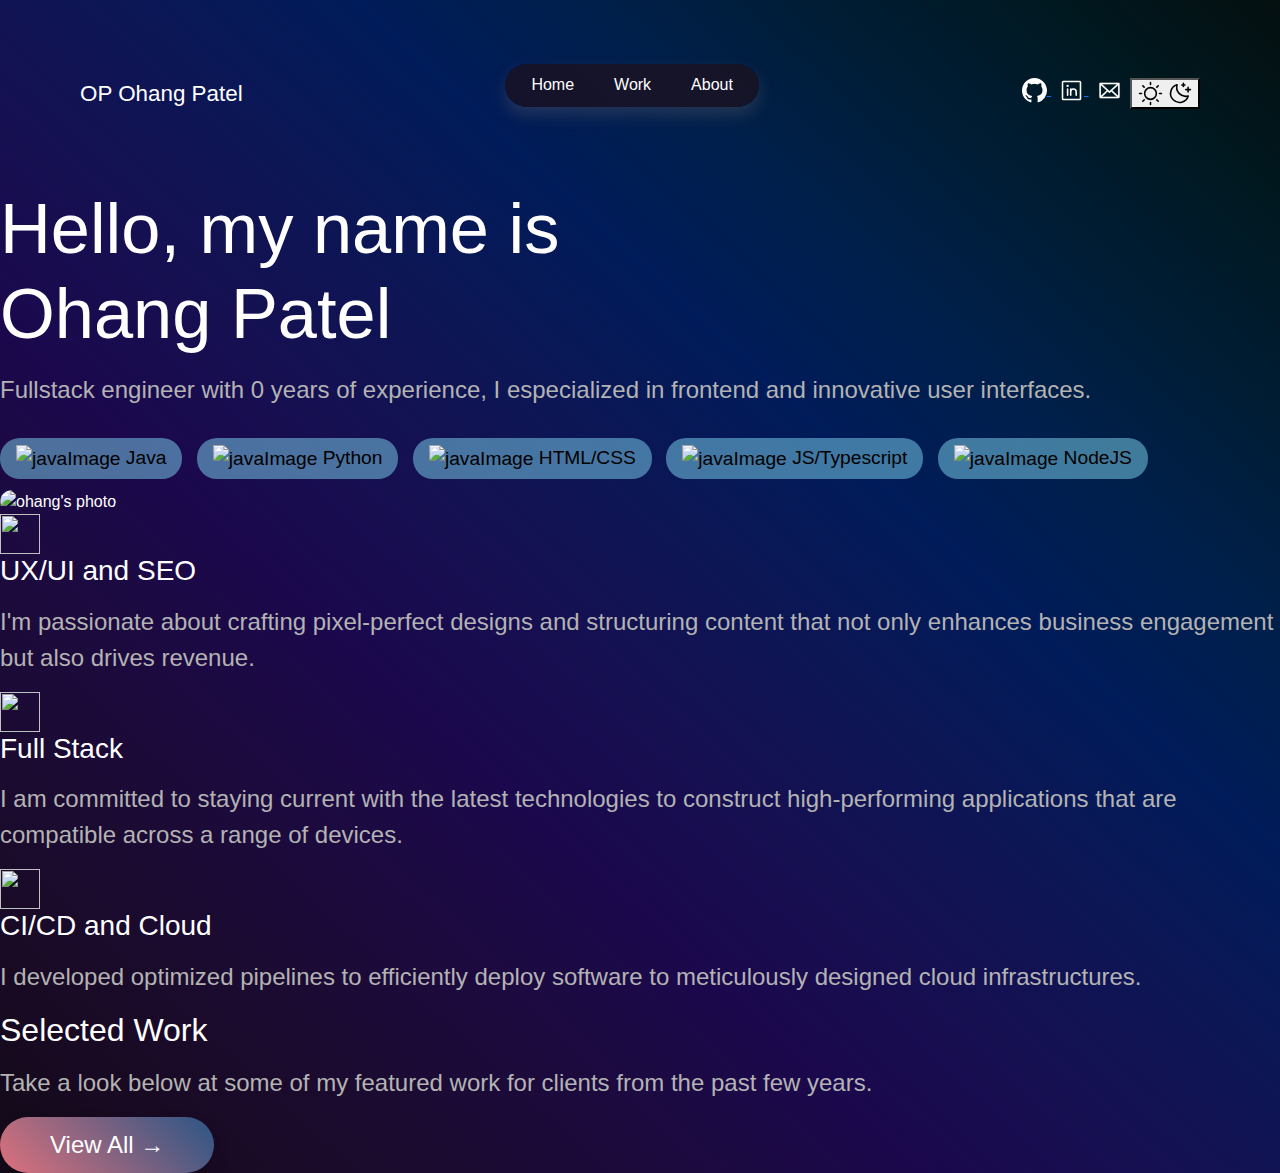
==== index.html @ d1eed315 "Rename portfolio.html to index.html" ====
<!DOCTYPE html>
<html lang="en">
<head>
    <meta charset="UTF-8">
    <meta name="viewport" content="width=device-width, initial-scale=1.0">
    <title>Ohang's portfolio</title>
    <link rel="stylesheet" href="https://cdn.jsdelivr.net/npm/bootstrap@5.3.3/dist/css/bootstrap.min.css">
    <link rel="stylesheet" href="style.css">
    
</head>
<body>


    <div class="stack-background">

        <nav>
            <div class="navName">OP Ohang Patel</div>

            <div class="navControls">
                <ul>
                    <li><a class="link active navM1"> Home </a></li>
                    <li><a class="link navM2"> Work </a></li>
                    <li><a class="link navM3"> About </a></li>
                </ul>
            </div>

            <div class="navSocials">

                <div class="socials">
                    <a href="" class="social">
                        <svg xmlns="http://www.w3.org/2000/svg" width="25" height="25" viewBox="0 0 16 16" fill="#fff">
                        <path d="M8 0C3.58 0 0 3.58 0 8c0 3.54 2.29 6.53 5.47 7.59.4.07.55-.17.55-.38 0-.19-.01-.82-.01-1.49-2.01.37-2.53-.49-2.69-.94-.09-.23-.48-.94-.82-1.13-.28-.15-.68-.52-.01-.53.63-.01 1.08.58 1.23.82.72 1.21 1.87.87 2.33.66.07-.52.28-.87.51-1.07-1.78-.2-3.64-.89-3.64-3.95 0-.87.31-1.59.82-2.15-.08-.2-.36-1.02.08-2.12 0 0 .67-.21 2.2.82.64-.18 1.32-.27 2-.27s1.36.09 2 .27c1.53-1.04 2.2-.82 2.2-.82.44 1.1.16 1.92.08 2.12.51.56.82 1.27.82 2.15 0 3.07-1.87 3.75-3.65 3.95.29.25.54.73.54 1.48 0 1.07-.01 1.93-.01 2.19 0 .21.15.46.55.38A8.013 8.013 0 0 0 16 8c0-4.42-3.58-8-8-8z"/>
                    </svg>
                    </a>

                    <a href="" class="social">
                        <svg xmlns="http://www.w3.org/2000/svg" width="25" height="25" viewBox="0 0 256 256" aria-hidden="true" stroke="#fff" fill="#fff" > <g class="" data-astro-cid-patnjmll=""><rect width="184" height="184" x="36" y="36" fill="none" stroke-linecap="round" stroke-linejoin="round" stroke-width="16" rx="8"></rect><path fill="none" stroke-linecap="round" stroke-linejoin="round" stroke-width="16" d="M120 112v64m-32-64v64m32-36a28 28 0 0 1 56 0v36"></path><circle stroke="none" cx="88" cy="80" r="12"></circle></g>  </svg>
                    </a>

                    <a href="" class="social">
                        <svg xmlns="http://www.w3.org/2000/svg" width="25" height="25" viewBox="0 0 256 256" aria-hidden="true" stroke="#FFF" fill="#FFF" class="astro-patnjmll" data-astro-cid-patnjmll=""> <g class="" data-astro-cid-patnjmll=""><path d="M224,48H32a8,8,0,0,0-8,8V192a16,16,0,0,0,16,16H216a16,16,0,0,0,16-16V56A8,8,0,0,0,224,48Zm-96,85.15L52.57,64H203.43ZM98.71,128,40,181.81V74.19Zm11.84,10.85,12,11.05a8,8,0,0,0,10.82,0l12-11.05,58,53.15H52.57ZM157.29,128,216,74.18V181.82Z"></path></g>  </svg>
                    </a>
                </div>

                <div class="theme-toggle">
                    <button aria-pressed="true">
                      <span class="icon light">
                        <svg xmlns="http://www.w3.org/2000/svg" width="25" height="25" viewBox="0 0 256 256" stroke="currentcolor" fill="currentcolor">
                          <g>
                            <circle cx="128" cy="128" r="60" fill="none" stroke-linecap="round" stroke-linejoin="round" stroke-width="16"></circle>
                            <path fill="none" stroke-linecap="round" stroke-linejoin="round" stroke-width="16" d="M128 36V16M63 63 49 49m-13 79H16m47 65-14 14m79 13v20m65-47 14 14m13-79h20m-47-65 14-14"></path>
                          </g>
                        </svg>
                      </span>
                      <span class="icon dark">
                        <svg xmlns="http://www.w3.org/2000/svg" width="25" height="25" viewBox="0 0 256 256" stroke="currentcolor" fill="currentcolor">
                          <g>
                            <path fill="none" stroke-linecap="round" stroke-linejoin="round" stroke-width="16" d="M216 112V64m24 24h-48m-24-64v32m16-16h-32m65 113A92 92 0 0 1 103 39h0a92 92 0 1 0 114 114Z"></path>
                          </g>
                        </svg>
                      </span>
                    </button>
                </div>

            </div>
            
            
        </nav>

        <header>

            <div class= "nameInfo">
                <h1>Hello, my name is <br><span>Ohang Patel</span></h1>
                <p>Fullstack engineer with 0 years of experience, I especialized in frontend and innovative user interfaces.</p>
                
                <div class="skills">
                    <div class="skill">
                        <img src="java.svg" alt="javaImage" width="22" height="22">
                        Java
                    </div>
                    <div class="skill">
                        <img src="python.svg" alt="javaImage" width="20" height="20">
                        Python
                    </div>
                    <div class="skill">
                        <img src="html.svg" alt="javaImage" width="20" height="20">
                        HTML/CSS
                    </div>
                    <div class="skill">
                        <img src="js.svg" alt="javaImage" width="20" height="20">
                        JS/Typescript
                    </div>
                    <div class="skill">
                        <img src="nodeJS.svg" alt="javaImage" width="20" height="20">
                        NodeJS
                    </div>
                </div>
            </div>

            <div class="photo">
                <img src="ohang.png" alt="ohang's photo">
            </div>

        </header>

        <section>
            <div class="SectionRightM">
                <img src="trophy.svg" height="40px" width="40px" >
                <h3>UX/UI and SEO</h3>
                <p>I'm passionate about crafting pixel-perfect designs and structuring content that not only enhances business engagement but also drives revenue.</p>
            </div>
            <div class="SectionRightM">
                <img src="trophy.svg" height="40px" width="40px" >
                <h3>Full Stack</h3>
                <p>I am committed to staying current with the latest technologies to construct high-performing applications that are compatible across a range of devices.</p>
            </div>
            <div>
                <img src="trophy.svg" height="40px" width="40px" >
                <h3>CI/CD and Cloud</h3>
                <p>I developed optimized pipelines to efficiently deploy software to meticulously designed cloud infrastructures.</p>
            </div>
        </section>

        <div id="section2">
            <div class="s2part1">
                <h2>Selected Work</h2>
                <p>Take a look below at some of my featured work for clients from the past few years.</p>
            </div>

            <div class="s2part2">
                <button type="button" class="gradient-button">View All &rarr;</button>
            </div>
        </div>

    </div>


























    <!-- <header>

        <h1>Ohang Patel</h1>
        <img src="ohang.png" alt="myImage" height="200px" width="170px">
        <hr />

    </header>


    <section>

        <h2>Educations</h2>
        <ul>
            <li><b>10th class</b>: 82%</li>
            <li><b>12th class</b>: 81%</li>
            <li>Expected graduation in <b>2026</b> from <b>University of Winnipeg </b></li>
        </ul>
        <hr />

    </section>


    <section>
            
        <h2>Skills</h2>
        <ul>
            <li>HTML, CSS, JavaScript</li>
            <li>NodeJS, SQL</li>
            <li>Java</li>
        </ul>
        <hr />

    </section>


    <section>
            
        <h2>Projects</h2>
        <ul>
            <li>Spotify clone</li>
            <li>Weather app</li>
        </ul>
        <hr />
    
    </section>


    <section>

        <h2>Achievements</h2>
        </h2>
        <ul>
            <li><b>2nd</b> position in Hacathon</li>
        </ul>
        <hr />

    </section>


    <footer>
            
        <h2>Contact</h2>
        <ul>
            <li><b>Phone</b>>: (204)1220122</li>
            <li><b>Email</b>: ohngptel@gmail.com</li>
            <li><a href="https://www.linkedin.com/in/ohang-patel/">LinkedIn</a></li>
        </ul>
        <hr />
        
        <p>Last edited on aug/2024</p>

    </footer> -->

    <script src="https://cdn.jsdelivr.net/npm/bootstrap@5.3.3/dist/js/bootstrap.min.js" integrity="sha384-0pUGZvbkm6XF6gxjEnlmuGrJXVbNuzT9qBBavbLwCsOGabYfZo0T0to5eqruptLy" crossorigin="anonymous"></script>
    <script src="app.js"></script>
</body>
</html>
---- style.css ----
:root {
    --background-gradient: linear-gradient(to right top, #130a18, #190a24, #1b0b31, #1c0a3f, #1b084d, #151051, #0c1655, #001b59, #001f4b, #001d35, #001820, #051010);
    --nav-bg: rgba(26, 18, 33, 0.8);
    --hover-bg: #0d2844;
    --text-color: #fff;
}

body {
    margin: 0;
    padding: 0;
    font-family: "Arial", sans-serif;
    background-image: var(--background-gradient);
    color: var(--text-color);
    /* height: 100vh; */
}

nav {
    display: flex;
    justify-content: space-between;
    align-items: center;
    margin: 4rem 5rem;
}

.navName {
    font-size: 1.4rem;
}

.navControls ul {
    display: flex;
    list-style: none; /* Shortened property */
    padding: 0.6rem 0.4rem; /* Changed to rem */
    background: var(--nav-bg);
    border-radius: 30px;
    box-shadow: 0 0.5rem 1rem rgba(113, 113, 113, 0.3); /* Changed to rem */
}

.navControls a {
    text-decoration: none;
    color: var(--text-color);
    padding: 0.4rem 1.25rem; /* Changed to rem */
    border-radius: 30px;
    transition: background 0.3s ease, color 0.3s ease;
}

.navControls a:hover {
    background: var(--hover-bg);
}

.navSocials {
    display: flex;
}

@media (max-width: 960px) {
    .socials {
        display: none;
    }
}

@media (max-width: 700px) {
    .theme-toggle {
        display: none;
    }

    nav {
        display: flex;
        flex-direction: column;
        margin: 2rem 4rem;
    }

    .navName {
        margin-bottom: 1rem;
    }
}
.social {
    padding-right: 0.5rem; /* Adjusted for consistency */
}

.wrapper {
    width: 100%;
    max-width: 83rem;
    margin-inline: auto;
    padding-inline: 1.5rem;
}

.stack {
    display: flex;
    flex-direction: column;
}

.hd{
    display: flex;
    flex-direction: column;
    align-items: center;
}

@media (min-width: 960px) {
    .hd{
        display: grid;
        grid-template-columns: 6fr 4fr;
        padding-inline: 2.5rem;
        gap: 3.75rem;
        align-items: center;
    }
}

h1 {
    font-size: 4.4rem;
    /* line-height: 1.2; */
}

p {
    margin-top: 16px;
    font-size: 1.5rem;
    color: #B3B3B3;
}

@media (max-width: 700px) {
    h1 {
        font-size: 2.6rem;
    }
    p {
        font-size: 1.25rem;
        max-width: 400px;
    }
}

@media (max-width: 700px) {
    .nameInfo {
        display: flex;
        flex-direction: column;
        justify-content: center;
        align-items: center;
        text-align: center;
    }
}

.skills {
    display: none;
}

@media (min-width: 960px) {
    .skills {
        display: block; 
    }
}

.skills {
    margin-top: 30px;
}

.skill {
    display: inline-block;
    background-color: #7cd3ee83;
    color: #000;
    padding: 6px 16px;
    border-radius: 20px;
    margin-right: 10px;
    margin-bottom: 10px;
    font-size: 1.2rem;   
}

.photo img{
    width: 480px;
    border-radius: 60px;
}

@media (max-width:700px) {
    .photo img {
        width: 400px;
        margin-top: 1.6rem;
    }
}

.sec1 {
    
    display: grid;
    grid-template-columns: repeat(3, 1fr);
    gap: 5rem;
    /* max-width: 100%; */
    /* justify-content: space-evenly; */
    
    margin-top: 4rem;
    border: rgba(188, 188, 188, 0.533) 0.01rem solid ;
    border-radius: 24px;
    padding: 2rem;
    box-shadow: 0 2px 4px #6565656e;
}

.sec1 h3 {
    color: #d4d9e5;
    padding-top: 1rem;
    font-weight: bold;
}

.sec1 p {
    font-size: 1rem;
    color: #8292a0;
}

@media (max-width: 700px) {
    .sec1 {
        display: flex;
        flex-direction: column;
        margin-top: 8rem;
        gap: 2rem;
    }

    .sec1 h3 {
        font-size: 1.4rem;
    }

    .sec1 p {
        font-size: 1rem;
        max-width:fit-content;
        /* color: #9fb0c0; */
    }
}

.sec2 {
    /* display: grid;
    grid-template-columns: repeat(4, 1fr);
    gap: 5rem; */
    width: 100%;
    max-width: 83rem;
    margin-inline: auto;
    padding-inline: 1.5rem;
}

.sec2part1 {
    display: flex;
    margin-top: 6rem;
    justify-content: space-between;
}

@media (max-width: 700px) {
    
    .sec2part1 {
        display: flex;
        flex-direction: column;
        /* justify-content: center; */
        align-items: center;
        text-align: center;
    }
}


.sec2part1a h2 {
    font-size: 3em;
    font-weight: 800;
    color: #e3e6ee;
}

.sec2part1a p {
    font-size: 1.2rem;
}
.gradient-button {
    font-size: 1.5rem;
    font-weight: 500;
    color: white;
    text-decoration: none;
    background: linear-gradient(45deg, #dd717c, #2b5585);
    border: none;
    padding: 10px 50px;
    border-radius: 50px;
    display: inline-block;
    transition: background 0.3s ease, box-shadow 0.3s ease;
    position: relative;
    box-shadow: 0 8px 15px rgba(0, 0, 0, 0.2);
}

.gradient-button:hover {
    opacity: 0.8;
    box-shadow: 0 10px 20px rgba(0, 0, 0, 0.3);
}

@media (max-width: 700px) {
    .sec2part1a h2 {
        font-size: 2.4rem;
    }

    .sec2part1a p {
        font-size: 1rem;
    }

    .gradient-button {
        font-size: 1.25rem;
        padding: 6px 30px;
    }
}

.sec2part2 {
    display: grid;
    grid-template-columns: repeat(2, 1fr);
    gap: 4rem;
    margin-top: 2rem;

    
}

@media (max-width: 700px) {
    .sec2part2 {
        display: flex;
        flex-direction: column;
        gap: 2rem;
    }
}

.sec2part2 img {
    width: 100%;
    object-fit: cover;
    border-radius: 40px;
    transition: transform 0.2s ease;
    
}

@media (max-width: 700px) {
    .sec2part2 img {
        height: 200px;
        border-radius: 30px;
    }
}


.sec2part2 img:hover {
    transform: scale(1.02);
    box-shadow: 0 6px 10px rgba(255, 255, 255, 0.215);
}

aside {
    display: flex;
    align-items: center;
    padding: 7.5rem;
    flex-direction: row;   
    flex-wrap: wrap;
    justify-content: space-between;
    margin-top: 6rem;
    border-top: 1px solid rgba(255, 255, 255, 0.156);
    border-bottom: 1px solid rgba(255, 255, 255, 0.156);
    background-color: #04040426;
    
}

aside h2 {
    font-size: 2.4rem;
    color: #e3e6ee;
}

@media (max-width:700px) {
    aside {
        flex-direction: column;
        align-items: center;
        text-align: center;
        padding: 3rem 2rem;
    }
    aside h2 {
        font-size: 2rem;
        margin-bottom: 2rem;
    }
}
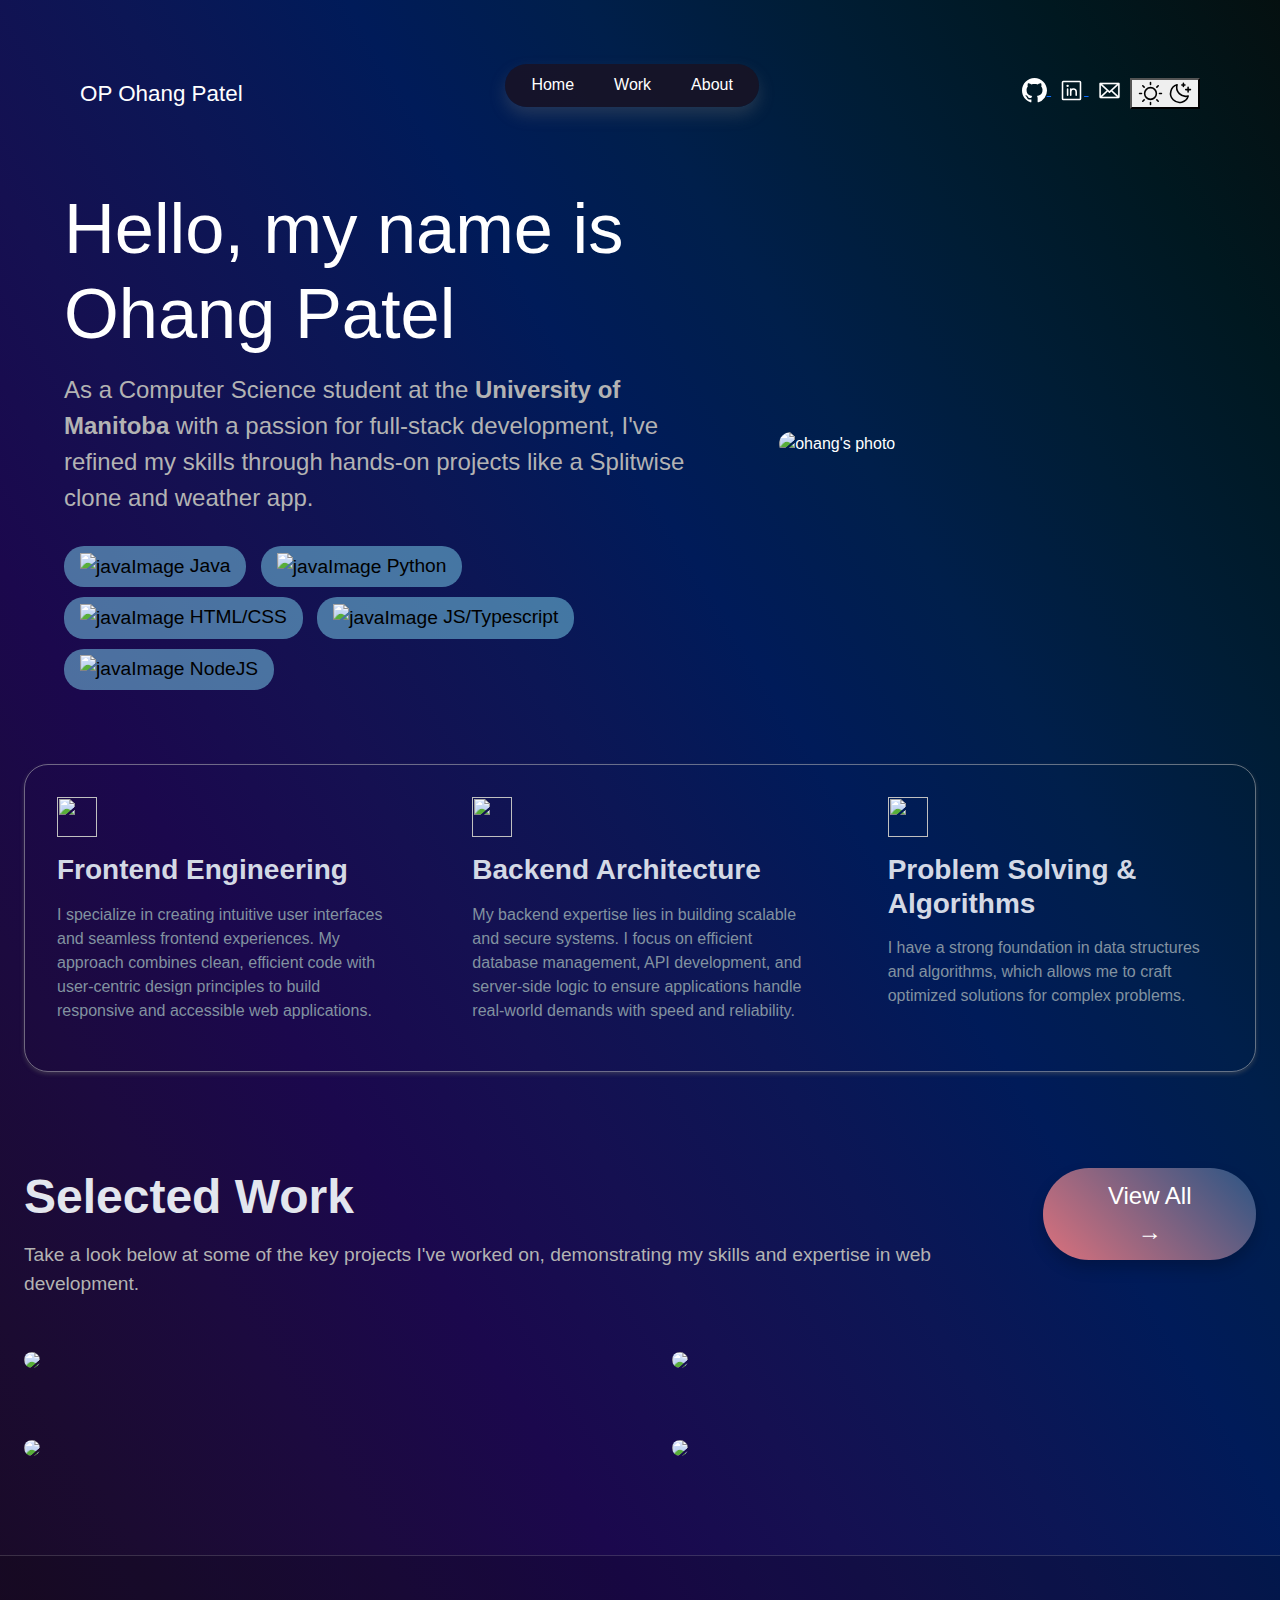
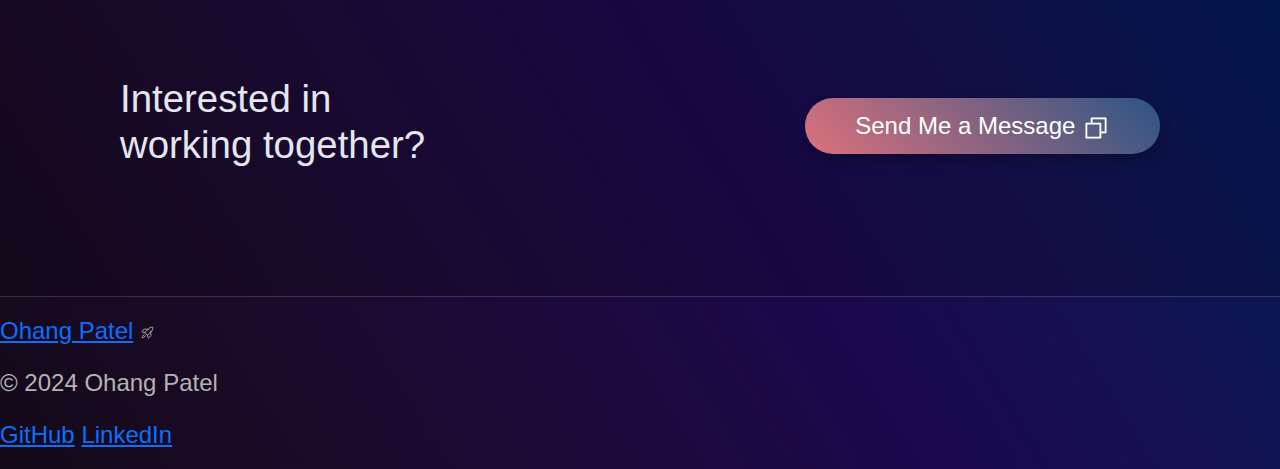
==== commit 70ae63d7: "description updated" ====
--- a/index.html
+++ b/index.html
@@ -1,164 +1,557 @@
 <!DOCTYPE html>
 <html lang="en">
-<head>
-    <meta charset="UTF-8">
-    <meta name="viewport" content="width=device-width, initial-scale=1.0">
+  <head>
+    <meta charset="UTF-8" />
+    <meta name="viewport" content="width=device-width, initial-scale=1.0" />
     <title>Ohang's portfolio</title>
-    <link rel="stylesheet" href="https://cdn.jsdelivr.net/npm/bootstrap@5.3.3/dist/css/bootstrap.min.css">
-    <link rel="stylesheet" href="style.css">
-    
-</head>
-<body>
-
-
+    <link
+      rel="stylesheet"
+      href="https://cdn.jsdelivr.net/npm/bootstrap@5.3.3/dist/css/bootstrap.min.css"
+    />
+    <link rel="stylesheet" href="style.css" />
+  </head>
+  <body>
     <div class="stack-background">
-
-        <nav>
-            <div class="navName">OP Ohang Patel</div>
-
-            <div class="navControls">
-                <ul>
-                    <li><a class="link active navM1"> Home </a></li>
-                    <li><a class="link navM2"> Work </a></li>
-                    <li><a class="link navM3"> About </a></li>
-                </ul>
+      <nav>
+        <div class="navName">OP Ohang Patel</div>
+
+        <div class="navControls">
+          <ul>
+            <li><a class="link">Home</a></li>
+            <li><a href="https://github.com/Ohang12" class="link">Work</a></li>
+            <li>
+              <a href="https://www.linkedin.com/in/ohang-patel/" class="link"
+                >About</a
+              >
+            </li>
+          </ul>
+        </div>
+
+        <div class="navSocials">
+          <div class="socials">
+            <a href="https://github.com/Ohang12" class="social">
+              <svg
+                xmlns="http://www.w3.org/2000/svg"
+                width="25"
+                height="25"
+                viewBox="0 0 16 16"
+                fill="#fff"
+              >
+                <path
+                  d="M8 0C3.58 0 0 3.58 0 8c0 3.54 2.29 6.53 5.47 7.59.4.07.55-.17.55-.38 0-.19-.01-.82-.01-1.49-2.01.37-2.53-.49-2.69-.94-.09-.23-.48-.94-.82-1.13-.28-.15-.68-.52-.01-.53.63-.01 1.08.58 1.23.82.72 1.21 1.87.87 2.33.66.07-.52.28-.87.51-1.07-1.78-.2-3.64-.89-3.64-3.95 0-.87.31-1.59.82-2.15-.08-.2-.36-1.02.08-2.12 0 0 .67-.21 2.2.82.64-.18 1.32-.27 2-.27s1.36.09 2 .27c1.53-1.04 2.2-.82 2.2-.82.44 1.1.16 1.92.08 2.12.51.56.82 1.27.82 2.15 0 3.07-1.87 3.75-3.65 3.95.29.25.54.73.54 1.48 0 1.07-.01 1.93-.01 2.19 0 .21.15.46.55.38A8.013 8.013 0 0 0 16 8c0-4.42-3.58-8-8-8z"
+                />
+              </svg>
+            </a>
+
+            <a href="https://www.linkedin.com/in/ohang-patel/" class="social">
+              <svg
+                xmlns="http://www.w3.org/2000/svg"
+                width="25"
+                height="25"
+                viewBox="0 0 256 256"
+                aria-hidden="true"
+                stroke="#fff"
+                fill="#fff"
+              >
+                <g>
+                  <rect
+                    width="184"
+                    height="184"
+                    x="36"
+                    y="36"
+                    fill="none"
+                    stroke-linecap="round"
+                    stroke-linejoin="round"
+                    stroke-width="16"
+                    rx="8"
+                  ></rect>
+                  <path
+                    fill="none"
+                    stroke-linecap="round"
+                    stroke-linejoin="round"
+                    stroke-width="16"
+                    d="M120 112v64m-32-64v64m32-36a28 28 0 0 1 56 0v36"
+                  ></path>
+                  <circle stroke="none" cx="88" cy="80" r="12"></circle>
+                </g>
+              </svg>
+            </a>
+
+            <a href="#" class="social">
+              <svg
+                xmlns="http://www.w3.org/2000/svg"
+                width="25"
+                height="25"
+                viewBox="0 0 256 256"
+                aria-hidden="true"
+                stroke="#FFF"
+                fill="#FFF"
+                class="astro-patnjmll"
+                data-astro-cid-patnjmll=""
+              >
+                <g>
+                  <path
+                    d="M224,48H32a8,8,0,0,0-8,8V192a16,16,0,0,0,16,16H216a16,16,0,0,0,16-16V56A8,8,0,0,0,224,48Zm-96,85.15L52.57,64H203.43ZM98.71,128,40,181.81V74.19Zm11.84,10.85,12,11.05a8,8,0,0,0,10.82,0l12-11.05,58,53.15H52.57ZM157.29,128,216,74.18V181.82Z"
+                  ></path>
+                </g>
+              </svg>
+            </a>
+          </div>
+
+          <div class="theme-toggle">
+            <button aria-pressed="true">
+              <span class="icon light">
+                <svg
+                  xmlns="http://www.w3.org/2000/svg"
+                  width="25"
+                  height="25"
+                  viewBox="0 0 256 256"
+                  stroke="currentcolor"
+                  fill="currentcolor"
+                >
+                  <g>
+                    <circle
+                      cx="128"
+                      cy="128"
+                      r="60"
+                      fill="none"
+                      stroke-linecap="round"
+                      stroke-linejoin="round"
+                      stroke-width="16"
+                    ></circle>
+                    <path
+                      fill="none"
+                      stroke-linecap="round"
+                      stroke-linejoin="round"
+                      stroke-width="16"
+                      d="M128 36V16M63 63 49 49m-13 79H16m47 65-14 14m79 13v20m65-47 14 14m13-79h20m-47-65 14-14"
+                    ></path>
+                  </g>
+                </svg>
+              </span>
+              <span class="icon dark">
+                <svg
+                  xmlns="http://www.w3.org/2000/svg"
+                  width="25"
+                  height="25"
+                  viewBox="0 0 256 256"
+                  stroke="currentcolor"
+                  fill="currentcolor"
+                >
+                  <g>
+                    <path
+                      fill="none"
+                      stroke-linecap="round"
+                      stroke-linejoin="round"
+                      stroke-width="16"
+                      d="M216 112V64m24 24h-48m-24-64v32m16-16h-32m65 113A92 92 0 0 1 103 39h0a92 92 0 1 0 114 114Z"
+                    ></path>
+                  </g>
+                </svg>
+              </span>
+            </button>
+          </div>
+        </div>
+      </nav>
+
+      <div class="wrapper stack">
+        <header class="hd">
+          <div class="nameInfo">
+            <h1>Hello, my name is <br /><span>Ohang Patel</span></h1>
+            <p>
+              As a Computer Science student at the
+              <b>University of Manitoba</b> with a passion for full-stack
+              development, I've refined my skills through hands-on projects like
+              a Splitwise clone and weather app.
+              <!--I specialize in intuitive user
+              interfaces and seamless frontend experiences, supported by robust
+              backend solutions.-->
+            </p>
+            <div class="skills">
+              <div class="skill">
+                <img src="java.svg" alt="javaImage" width="22" height="22" />
+                Java
+              </div>
+              <div class="skill">
+                <img src="python.svg" alt="javaImage" width="20" height="20" />
+                Python
+              </div>
+              <div class="skill">
+                <img src="html.svg" alt="javaImage" width="20" height="20" />
+                HTML/CSS
+              </div>
+              <div class="skill">
+                <img src="js.svg" alt="javaImage" width="20" height="20" />
+                JS/Typescript
+              </div>
+              <div class="skill">
+                <img src="nodeJS.svg" alt="javaImage" width="20" height="20" />
+                NodeJS
+              </div>
             </div>
-
-            <div class="navSocials">
-
-                <div class="socials">
-                    <a href="" class="social">
-                        <svg xmlns="http://www.w3.org/2000/svg" width="25" height="25" viewBox="0 0 16 16" fill="#fff">
-                        <path d="M8 0C3.58 0 0 3.58 0 8c0 3.54 2.29 6.53 5.47 7.59.4.07.55-.17.55-.38 0-.19-.01-.82-.01-1.49-2.01.37-2.53-.49-2.69-.94-.09-.23-.48-.94-.82-1.13-.28-.15-.68-.52-.01-.53.63-.01 1.08.58 1.23.82.72 1.21 1.87.87 2.33.66.07-.52.28-.87.51-1.07-1.78-.2-3.64-.89-3.64-3.95 0-.87.31-1.59.82-2.15-.08-.2-.36-1.02.08-2.12 0 0 .67-.21 2.2.82.64-.18 1.32-.27 2-.27s1.36.09 2 .27c1.53-1.04 2.2-.82 2.2-.82.44 1.1.16 1.92.08 2.12.51.56.82 1.27.82 2.15 0 3.07-1.87 3.75-3.65 3.95.29.25.54.73.54 1.48 0 1.07-.01 1.93-.01 2.19 0 .21.15.46.55.38A8.013 8.013 0 0 0 16 8c0-4.42-3.58-8-8-8z"/>
-                    </svg>
-                    </a>
-
-                    <a href="" class="social">
-                        <svg xmlns="http://www.w3.org/2000/svg" width="25" height="25" viewBox="0 0 256 256" aria-hidden="true" stroke="#fff" fill="#fff" > <g class="" data-astro-cid-patnjmll=""><rect width="184" height="184" x="36" y="36" fill="none" stroke-linecap="round" stroke-linejoin="round" stroke-width="16" rx="8"></rect><path fill="none" stroke-linecap="round" stroke-linejoin="round" stroke-width="16" d="M120 112v64m-32-64v64m32-36a28 28 0 0 1 56 0v36"></path><circle stroke="none" cx="88" cy="80" r="12"></circle></g>  </svg>
-                    </a>
-
-                    <a href="" class="social">
-                        <svg xmlns="http://www.w3.org/2000/svg" width="25" height="25" viewBox="0 0 256 256" aria-hidden="true" stroke="#FFF" fill="#FFF" class="astro-patnjmll" data-astro-cid-patnjmll=""> <g class="" data-astro-cid-patnjmll=""><path d="M224,48H32a8,8,0,0,0-8,8V192a16,16,0,0,0,16,16H216a16,16,0,0,0,16-16V56A8,8,0,0,0,224,48Zm-96,85.15L52.57,64H203.43ZM98.71,128,40,181.81V74.19Zm11.84,10.85,12,11.05a8,8,0,0,0,10.82,0l12-11.05,58,53.15H52.57ZM157.29,128,216,74.18V181.82Z"></path></g>  </svg>
-                    </a>
-                </div>
-
-                <div class="theme-toggle">
-                    <button aria-pressed="true">
-                      <span class="icon light">
-                        <svg xmlns="http://www.w3.org/2000/svg" width="25" height="25" viewBox="0 0 256 256" stroke="currentcolor" fill="currentcolor">
-                          <g>
-                            <circle cx="128" cy="128" r="60" fill="none" stroke-linecap="round" stroke-linejoin="round" stroke-width="16"></circle>
-                            <path fill="none" stroke-linecap="round" stroke-linejoin="round" stroke-width="16" d="M128 36V16M63 63 49 49m-13 79H16m47 65-14 14m79 13v20m65-47 14 14m13-79h20m-47-65 14-14"></path>
-                          </g>
-                        </svg>
-                      </span>
-                      <span class="icon dark">
-                        <svg xmlns="http://www.w3.org/2000/svg" width="25" height="25" viewBox="0 0 256 256" stroke="currentcolor" fill="currentcolor">
-                          <g>
-                            <path fill="none" stroke-linecap="round" stroke-linejoin="round" stroke-width="16" d="M216 112V64m24 24h-48m-24-64v32m16-16h-32m65 113A92 92 0 0 1 103 39h0a92 92 0 1 0 114 114Z"></path>
-                          </g>
-                        </svg>
-                      </span>
-                    </button>
-                </div>
-
+          </div>
+
+          <div class="photo">
+            <img src="ohang.png" alt="ohang's photo" />
+          </div>
+        </header>
+
+        <section class="sec1">
+          <div class="SecRightM">
+            <img src="trophy.svg" height="40px" width="40px" />
+            <h3>Frontend Engineering</h3>
+            <p>
+              I specialize in creating intuitive user interfaces and seamless
+              frontend experiences. My approach combines clean, efficient code
+              with user-centric design principles to build responsive and
+              accessible web applications.
+            </p>
+          </div>
+          <div class="SecRightM">
+            <img src="trophy.svg" height="40px" width="40px" />
+            <h3>Backend Architecture</h3>
+            <p>
+              My backend expertise lies in building scalable and secure systems.
+              I focus on efficient database management, API development, and
+              server-side logic to ensure applications handle real-world demands
+              with speed and reliability.
+            </p>
+          </div>
+          <div>
+            <img src="trophy.svg" height="40px" width="40px" />
+            <h3>Problem Solving & Algorithms</h3>
+            <p>
+              I have a strong foundation in data structures and algorithms,
+              which allows me to craft optimized solutions for complex problems.
+            </p>
+          </div>
+        </section>
+      </div>
+
+      <div class="sec2">
+        <div class="sec2part1">
+          <div class="sec2part1a">
+            <h2>Selected Work</h2>
+            <p>
+              Take a look below at some of the key projects I've worked on,
+              demonstrating my skills and expertise in web development.
+            </p>
+          </div>
+
+          <div class="sec2part1b">
+            <button type="button" class="gradient-button">
+              View All &rarr;
+            </button>
+          </div>
+        </div>
+
+        <div class="sec2part2">
+          <a href="https://ohang12.github.io/spotify-clone/"
+            ><img src="spotify-clone.png"
+          /></a>
+          <a href="https://ohang12.github.io/splitwise/"
+            ><img src="splitwise.png"
+          /></a>
+          <a href="https://ohang12.github.io/spotify-clone/"
+            ><img src="spotify-clone.png"
+          /></a>
+          <a href="https://ohang12.github.io/splitwise/"
+            ><img src="splitwise.png"
+          /></a>
+        </div>
+      </div>
+
+      <aside>
+        <h2>
+          Interested in <br />
+          working together?
+        </h2>
+        <button class="gradient-button">
+          Send Me a Message
+          <svg
+            xmlns="http://www.w3.org/2000/svg"
+            width="28"
+            height="28"
+            viewBox="0 0 256 256"
+            aria-hidden="true"
+            stroke="currentcolor"
+            fill="currentcolor"
+          >
+            <g>
+              <path
+                d="M216,32H88a8,8,0,0,0-8,8V80H40a8,8,0,0,0-8,8V216a8,8,0,0,0,8,8H168a8,8,0,0,0,8-8V176h40a8,8,0,0,0,8-8V40A8,8,0,0,0,216,32ZM160,208H48V96H160Zm48-48H176V88a8,8,0,0,0-8-8H96V48H208Z"
+              ></path>
+            </g>
+          </svg>
+        </button>
+      </aside>
+
+      <footer>
+        <div class="footer-left">
+          <p class="footer-name">
+            <a href="#">Ohang Patel</a>
+            <svg
+              xmlns="http://www.w3.org/2000/svg"
+              width="15"
+              height="15"
+              viewBox="0 0 256 256"
+              aria-hidden="true"
+              stroke="currentcolor"
+              fill="currentcolor"
+              style="--size: 1.2em"
+            >
+              <g>
+                <path
+                  fill="none"
+                  stroke-linecap="round"
+                  stroke-linejoin="round"
+                  stroke-width="16"
+                  d="M94.1 184.6c-11.4 33.9-56.6 33.9-56.6 33.9s0-45.2 33.9-56.6m124.5-56.5L128 173.3 82.7 128l67.9-67.9C176.3 34.4 202 34.7 213 36.3a7.8 7.8 0 0 1 6.7 6.7c1.6 11 1.9 36.7-23.8 62.4Z"
+                ></path>
+                <path
+                  fill="none"
+                  stroke-linecap="round"
+                  stroke-linejoin="round"
+                  stroke-width="16"
+                  d="M184.6 116.7v64.6a8 8 0 0 1-2.4 5.6l-32.3 32.4a8 8 0 0 1-13.5-4.1l-8.4-41.9m11.3-101.9H74.7a8 8 0 0 0-5.6 2.4l-32.4 32.3a8 8 0 0 0 4.1 13.5l41.9 8.4"
+                ></path>
+              </g>
+            </svg>
+          </p>
+          <p>© 2024 Ohang Patel</p>
+        </div>
+        <div class="footer-right">
+          <p>
+            <a href="https://github.com/Ohang12">GitHub</a>
+            <a href="https://www.linkedin.com/in/ohang-patel/">LinkedIn</a>
+          </p>
+        </div>
+      </footer>
+    </div>
+
+    <!--     --------------------------------------------------------------------- old version 2 --------------------------------------------------------------------- -->
+    <!-- <div class="stack-background">
+      <nav>
+        <div class="navName">OP Ohang Patel</div>
+
+        <div class="navControls">
+          <ul>
+            <li><a class="link active navM1"> Home </a></li>
+            <li><a class="link navM2"> Work </a></li>
+            <li><a class="link navM3"> About </a></li>
+          </ul>
+        </div>
+
+        <div class="navSocials">
+          <div class="socials">
+            <a href="" class="social">
+              <svg
+                xmlns="http://www.w3.org/2000/svg"
+                width="25"
+                height="25"
+                viewBox="0 0 16 16"
+                fill="#fff"
+              >
+                <path
+                  d="M8 0C3.58 0 0 3.58 0 8c0 3.54 2.29 6.53 5.47 7.59.4.07.55-.17.55-.38 0-.19-.01-.82-.01-1.49-2.01.37-2.53-.49-2.69-.94-.09-.23-.48-.94-.82-1.13-.28-.15-.68-.52-.01-.53.63-.01 1.08.58 1.23.82.72 1.21 1.87.87 2.33.66.07-.52.28-.87.51-1.07-1.78-.2-3.64-.89-3.64-3.95 0-.87.31-1.59.82-2.15-.08-.2-.36-1.02.08-2.12 0 0 .67-.21 2.2.82.64-.18 1.32-.27 2-.27s1.36.09 2 .27c1.53-1.04 2.2-.82 2.2-.82.44 1.1.16 1.92.08 2.12.51.56.82 1.27.82 2.15 0 3.07-1.87 3.75-3.65 3.95.29.25.54.73.54 1.48 0 1.07-.01 1.93-.01 2.19 0 .21.15.46.55.38A8.013 8.013 0 0 0 16 8c0-4.42-3.58-8-8-8z"
+                />
+              </svg>
+            </a>
+
+            <a href="" class="social">
+              <svg
+                xmlns="http://www.w3.org/2000/svg"
+                width="25"
+                height="25"
+                viewBox="0 0 256 256"
+                aria-hidden="true"
+                stroke="#fff"
+                fill="#fff"
+              >
+                <g class="" data-astro-cid-patnjmll="">
+                  <rect
+                    width="184"
+                    height="184"
+                    x="36"
+                    y="36"
+                    fill="none"
+                    stroke-linecap="round"
+                    stroke-linejoin="round"
+                    stroke-width="16"
+                    rx="8"
+                  ></rect>
+                  <path
+                    fill="none"
+                    stroke-linecap="round"
+                    stroke-linejoin="round"
+                    stroke-width="16"
+                    d="M120 112v64m-32-64v64m32-36a28 28 0 0 1 56 0v36"
+                  ></path>
+                  <circle stroke="none" cx="88" cy="80" r="12"></circle>
+                </g>
+              </svg>
+            </a>
+
+            <a href="" class="social">
+              <svg
+                xmlns="http://www.w3.org/2000/svg"
+                width="25"
+                height="25"
+                viewBox="0 0 256 256"
+                aria-hidden="true"
+                stroke="#FFF"
+                fill="#FFF"
+                class="astro-patnjmll"
+                data-astro-cid-patnjmll=""
+              >
+                <g class="" data-astro-cid-patnjmll="">
+                  <path
+                    d="M224,48H32a8,8,0,0,0-8,8V192a16,16,0,0,0,16,16H216a16,16,0,0,0,16-16V56A8,8,0,0,0,224,48Zm-96,85.15L52.57,64H203.43ZM98.71,128,40,181.81V74.19Zm11.84,10.85,12,11.05a8,8,0,0,0,10.82,0l12-11.05,58,53.15H52.57ZM157.29,128,216,74.18V181.82Z"
+                  ></path>
+                </g>
+              </svg>
+            </a>
+          </div>
+
+          <div class="theme-toggle">
+            <button aria-pressed="true">
+              <span class="icon light">
+                <svg
+                  xmlns="http://www.w3.org/2000/svg"
+                  width="25"
+                  height="25"
+                  viewBox="0 0 256 256"
+                  stroke="currentcolor"
+                  fill="currentcolor"
+                >
+                  <g>
+                    <circle
+                      cx="128"
+                      cy="128"
+                      r="60"
+                      fill="none"
+                      stroke-linecap="round"
+                      stroke-linejoin="round"
+                      stroke-width="16"
+                    ></circle>
+                    <path
+                      fill="none"
+                      stroke-linecap="round"
+                      stroke-linejoin="round"
+                      stroke-width="16"
+                      d="M128 36V16M63 63 49 49m-13 79H16m47 65-14 14m79 13v20m65-47 14 14m13-79h20m-47-65 14-14"
+                    ></path>
+                  </g>
+                </svg>
+              </span>
+              <span class="icon dark">
+                <svg
+                  xmlns="http://www.w3.org/2000/svg"
+                  width="25"
+                  height="25"
+                  viewBox="0 0 256 256"
+                  stroke="currentcolor"
+                  fill="currentcolor"
+                >
+                  <g>
+                    <path
+                      fill="none"
+                      stroke-linecap="round"
+                      stroke-linejoin="round"
+                      stroke-width="16"
+                      d="M216 112V64m24 24h-48m-24-64v32m16-16h-32m65 113A92 92 0 0 1 103 39h0a92 92 0 1 0 114 114Z"
+                    ></path>
+                  </g>
+                </svg>
+              </span>
+            </button>
+          </div>
+        </div>
+      </nav>
+
+      <header>
+        <div class="nameInfo">
+          <h1>Hello, my name is <br /><span>Ohang Patel</span></h1>
+          <p>
+            Fullstack engineer with 0 years of experience, I especialized in
+            frontend and innovative user interfaces.
+          </p>
+
+          <div class="skills">
+            <div class="skill">
+              <img src="java.svg" alt="javaImage" width="22" height="22" />
+              Java
             </div>
-            
-            
-        </nav>
-
-        <header>
-
-            <div class= "nameInfo">
-                <h1>Hello, my name is <br><span>Ohang Patel</span></h1>
-                <p>Fullstack engineer with 0 years of experience, I especialized in frontend and innovative user interfaces.</p>
-                
-                <div class="skills">
-                    <div class="skill">
-                        <img src="java.svg" alt="javaImage" width="22" height="22">
-                        Java
-                    </div>
-                    <div class="skill">
-                        <img src="python.svg" alt="javaImage" width="20" height="20">
-                        Python
-                    </div>
-                    <div class="skill">
-                        <img src="html.svg" alt="javaImage" width="20" height="20">
-                        HTML/CSS
-                    </div>
-                    <div class="skill">
-                        <img src="js.svg" alt="javaImage" width="20" height="20">
-                        JS/Typescript
-                    </div>
-                    <div class="skill">
-                        <img src="nodeJS.svg" alt="javaImage" width="20" height="20">
-                        NodeJS
-                    </div>
-                </div>
+            <div class="skill">
+              <img src="python.svg" alt="javaImage" width="20" height="20" />
+              Python
             </div>
-
-            <div class="photo">
-                <img src="ohang.png" alt="ohang's photo">
+            <div class="skill">
+              <img src="html.svg" alt="javaImage" width="20" height="20" />
+              HTML/CSS
             </div>
-
-        </header>
-
-        <section>
-            <div class="SectionRightM">
-                <img src="trophy.svg" height="40px" width="40px" >
-                <h3>UX/UI and SEO</h3>
-                <p>I'm passionate about crafting pixel-perfect designs and structuring content that not only enhances business engagement but also drives revenue.</p>
+            <div class="skill">
+              <img src="js.svg" alt="javaImage" width="20" height="20" />
+              JS/Typescript
             </div>
-            <div class="SectionRightM">
-                <img src="trophy.svg" height="40px" width="40px" >
-                <h3>Full Stack</h3>
-                <p>I am committed to staying current with the latest technologies to construct high-performing applications that are compatible across a range of devices.</p>
+            <div class="skill">
+              <img src="nodeJS.svg" alt="javaImage" width="20" height="20" />
+              NodeJS
             </div>
-            <div>
-                <img src="trophy.svg" height="40px" width="40px" >
-                <h3>CI/CD and Cloud</h3>
-                <p>I developed optimized pipelines to efficiently deploy software to meticulously designed cloud infrastructures.</p>
-            </div>
-        </section>
-
-        <div id="section2">
-            <div class="s2part1">
-                <h2>Selected Work</h2>
-                <p>Take a look below at some of my featured work for clients from the past few years.</p>
-            </div>
-
-            <div class="s2part2">
-                <button type="button" class="gradient-button">View All &rarr;</button>
-            </div>
-        </div>
-
+          </div>
+        </div>
+
+        <div class="photo">
+          <img src="ohang.png" alt="ohang's photo" />
+        </div>
+      </header>
+
+      <section>
+        <div class="SectionRightM">
+          <img src="trophy.svg" height="40px" width="40px" />
+          <h3>UX/UI and SEO</h3>
+          <p>
+            I'm passionate about crafting pixel-perfect designs and structuring
+            content that not only enhances business engagement but also drives
+            revenue.
+          </p>
+        </div>
+        <div class="SectionRightM">
+          <img src="trophy.svg" height="40px" width="40px" />
+          <h3>Full Stack</h3>
+          <p>
+            I am committed to staying current with the latest technologies to
+            construct high-performing applications that are compatible across a
+            range of devices.
+          </p>
+        </div>
+        <div>
+          <img src="trophy.svg" height="40px" width="40px" />
+          <h3>CI/CD and Cloud</h3>
+          <p>
+            I developed optimized pipelines to efficiently deploy software to
+            meticulously designed cloud infrastructures.
+          </p>
+        </div>
+      </section>
+
+      <div id="section2">
+        <div class="s2part1">
+          <h2>Selected Work</h2>
+          <p>
+            Take a look below at some of my featured work for clients from the
+            past few years.
+          </p>
+        </div>
+
+        <div class="s2part2">
+          <button type="button" class="gradient-button">View All &rarr;</button>
+        </div>
+      </div>
     </div>
-
-
-
-
-
-
-
-
-
-
-
-
-
-
-
-
-
-
-
-
-
-
-
-
-
-
+ -->
+
+    <!--     --------------------------------------------------------------------- old version 1 --------------------------------------------------------------------- -->
     <!-- <header>
 
         <h1>Ohang Patel</h1>
@@ -232,7 +625,11 @@
 
     </footer> -->
 
-    <script src="https://cdn.jsdelivr.net/npm/bootstrap@5.3.3/dist/js/bootstrap.min.js" integrity="sha384-0pUGZvbkm6XF6gxjEnlmuGrJXVbNuzT9qBBavbLwCsOGabYfZo0T0to5eqruptLy" crossorigin="anonymous"></script>
+    <script
+      src="https://cdn.jsdelivr.net/npm/bootstrap@5.3.3/dist/js/bootstrap.min.js"
+      integrity="sha384-0pUGZvbkm6XF6gxjEnlmuGrJXVbNuzT9qBBavbLwCsOGabYfZo0T0to5eqruptLy"
+      crossorigin="anonymous"
+    ></script>
     <script src="app.js"></script>
-</body>
+  </body>
 </html>
--- a/style.css
+++ b/style.css
@@ -356,4 +356,5 @@
         font-size: 2rem;
         margin-bottom: 2rem;
     }
+    
 }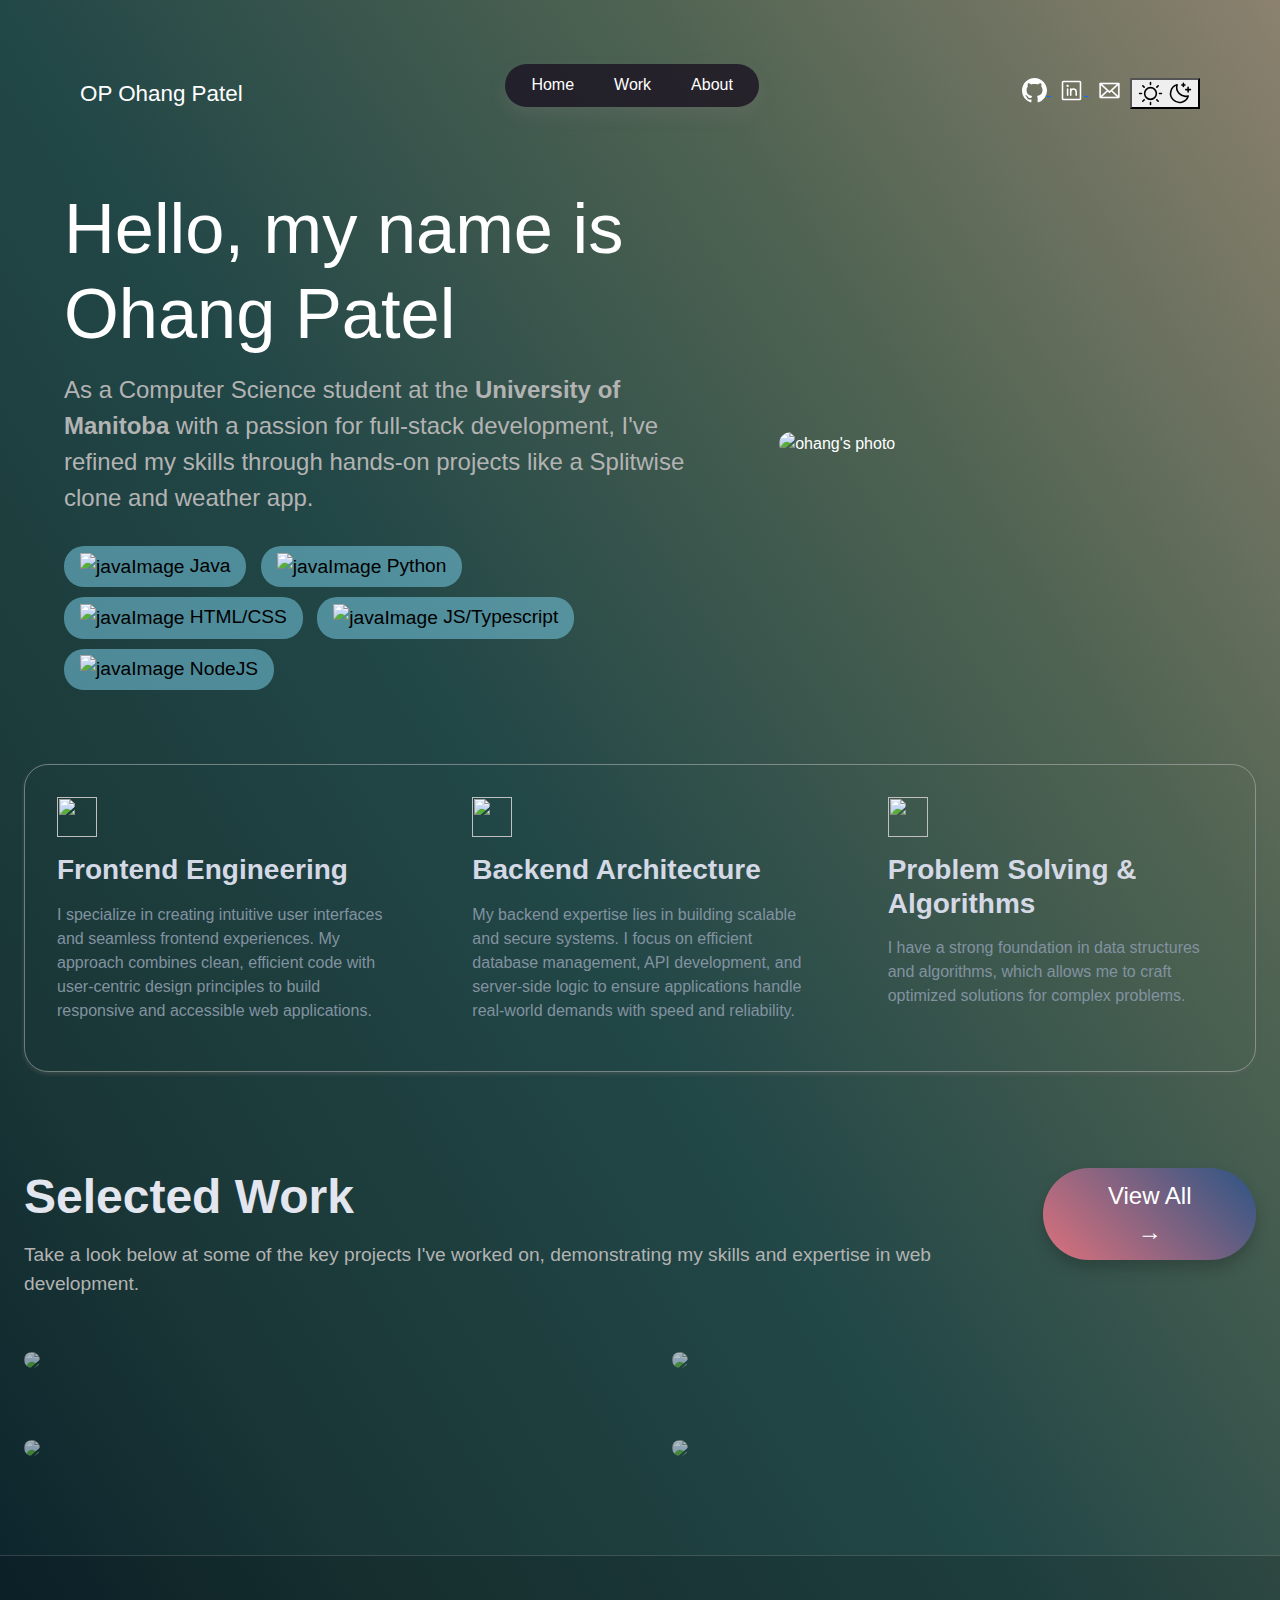
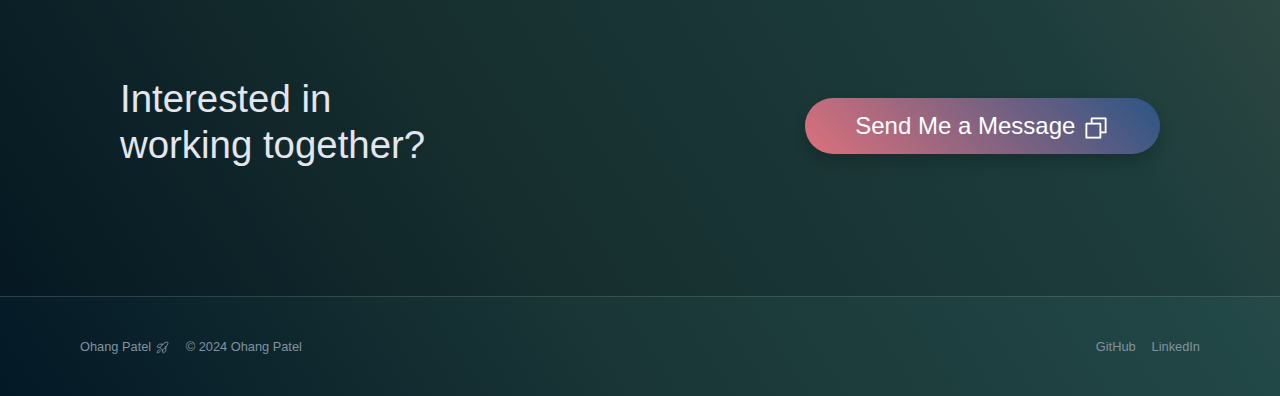
==== commit c8be3e61: "added animation to nameInfo and photo and add color options" ====
--- a/index.html
+++ b/index.html
@@ -192,7 +192,7 @@
           </div>
 
           <div class="photo">
-            <img src="ohang.png" alt="ohang's photo" />
+            <img id="profilePhoto" src="ohang.png" alt="ohang's photo" />
           </div>
         </header>
 
@@ -329,302 +329,6 @@
       </footer>
     </div>
 
-    <!--     --------------------------------------------------------------------- old version 2 --------------------------------------------------------------------- -->
-    <!-- <div class="stack-background">
-      <nav>
-        <div class="navName">OP Ohang Patel</div>
-
-        <div class="navControls">
-          <ul>
-            <li><a class="link active navM1"> Home </a></li>
-            <li><a class="link navM2"> Work </a></li>
-            <li><a class="link navM3"> About </a></li>
-          </ul>
-        </div>
-
-        <div class="navSocials">
-          <div class="socials">
-            <a href="" class="social">
-              <svg
-                xmlns="http://www.w3.org/2000/svg"
-                width="25"
-                height="25"
-                viewBox="0 0 16 16"
-                fill="#fff"
-              >
-                <path
-                  d="M8 0C3.58 0 0 3.58 0 8c0 3.54 2.29 6.53 5.47 7.59.4.07.55-.17.55-.38 0-.19-.01-.82-.01-1.49-2.01.37-2.53-.49-2.69-.94-.09-.23-.48-.94-.82-1.13-.28-.15-.68-.52-.01-.53.63-.01 1.08.58 1.23.82.72 1.21 1.87.87 2.33.66.07-.52.28-.87.51-1.07-1.78-.2-3.64-.89-3.64-3.95 0-.87.31-1.59.82-2.15-.08-.2-.36-1.02.08-2.12 0 0 .67-.21 2.2.82.64-.18 1.32-.27 2-.27s1.36.09 2 .27c1.53-1.04 2.2-.82 2.2-.82.44 1.1.16 1.92.08 2.12.51.56.82 1.27.82 2.15 0 3.07-1.87 3.75-3.65 3.95.29.25.54.73.54 1.48 0 1.07-.01 1.93-.01 2.19 0 .21.15.46.55.38A8.013 8.013 0 0 0 16 8c0-4.42-3.58-8-8-8z"
-                />
-              </svg>
-            </a>
-
-            <a href="" class="social">
-              <svg
-                xmlns="http://www.w3.org/2000/svg"
-                width="25"
-                height="25"
-                viewBox="0 0 256 256"
-                aria-hidden="true"
-                stroke="#fff"
-                fill="#fff"
-              >
-                <g class="" data-astro-cid-patnjmll="">
-                  <rect
-                    width="184"
-                    height="184"
-                    x="36"
-                    y="36"
-                    fill="none"
-                    stroke-linecap="round"
-                    stroke-linejoin="round"
-                    stroke-width="16"
-                    rx="8"
-                  ></rect>
-                  <path
-                    fill="none"
-                    stroke-linecap="round"
-                    stroke-linejoin="round"
-                    stroke-width="16"
-                    d="M120 112v64m-32-64v64m32-36a28 28 0 0 1 56 0v36"
-                  ></path>
-                  <circle stroke="none" cx="88" cy="80" r="12"></circle>
-                </g>
-              </svg>
-            </a>
-
-            <a href="" class="social">
-              <svg
-                xmlns="http://www.w3.org/2000/svg"
-                width="25"
-                height="25"
-                viewBox="0 0 256 256"
-                aria-hidden="true"
-                stroke="#FFF"
-                fill="#FFF"
-                class="astro-patnjmll"
-                data-astro-cid-patnjmll=""
-              >
-                <g class="" data-astro-cid-patnjmll="">
-                  <path
-                    d="M224,48H32a8,8,0,0,0-8,8V192a16,16,0,0,0,16,16H216a16,16,0,0,0,16-16V56A8,8,0,0,0,224,48Zm-96,85.15L52.57,64H203.43ZM98.71,128,40,181.81V74.19Zm11.84,10.85,12,11.05a8,8,0,0,0,10.82,0l12-11.05,58,53.15H52.57ZM157.29,128,216,74.18V181.82Z"
-                  ></path>
-                </g>
-              </svg>
-            </a>
-          </div>
-
-          <div class="theme-toggle">
-            <button aria-pressed="true">
-              <span class="icon light">
-                <svg
-                  xmlns="http://www.w3.org/2000/svg"
-                  width="25"
-                  height="25"
-                  viewBox="0 0 256 256"
-                  stroke="currentcolor"
-                  fill="currentcolor"
-                >
-                  <g>
-                    <circle
-                      cx="128"
-                      cy="128"
-                      r="60"
-                      fill="none"
-                      stroke-linecap="round"
-                      stroke-linejoin="round"
-                      stroke-width="16"
-                    ></circle>
-                    <path
-                      fill="none"
-                      stroke-linecap="round"
-                      stroke-linejoin="round"
-                      stroke-width="16"
-                      d="M128 36V16M63 63 49 49m-13 79H16m47 65-14 14m79 13v20m65-47 14 14m13-79h20m-47-65 14-14"
-                    ></path>
-                  </g>
-                </svg>
-              </span>
-              <span class="icon dark">
-                <svg
-                  xmlns="http://www.w3.org/2000/svg"
-                  width="25"
-                  height="25"
-                  viewBox="0 0 256 256"
-                  stroke="currentcolor"
-                  fill="currentcolor"
-                >
-                  <g>
-                    <path
-                      fill="none"
-                      stroke-linecap="round"
-                      stroke-linejoin="round"
-                      stroke-width="16"
-                      d="M216 112V64m24 24h-48m-24-64v32m16-16h-32m65 113A92 92 0 0 1 103 39h0a92 92 0 1 0 114 114Z"
-                    ></path>
-                  </g>
-                </svg>
-              </span>
-            </button>
-          </div>
-        </div>
-      </nav>
-
-      <header>
-        <div class="nameInfo">
-          <h1>Hello, my name is <br /><span>Ohang Patel</span></h1>
-          <p>
-            Fullstack engineer with 0 years of experience, I especialized in
-            frontend and innovative user interfaces.
-          </p>
-
-          <div class="skills">
-            <div class="skill">
-              <img src="java.svg" alt="javaImage" width="22" height="22" />
-              Java
-            </div>
-            <div class="skill">
-              <img src="python.svg" alt="javaImage" width="20" height="20" />
-              Python
-            </div>
-            <div class="skill">
-              <img src="html.svg" alt="javaImage" width="20" height="20" />
-              HTML/CSS
-            </div>
-            <div class="skill">
-              <img src="js.svg" alt="javaImage" width="20" height="20" />
-              JS/Typescript
-            </div>
-            <div class="skill">
-              <img src="nodeJS.svg" alt="javaImage" width="20" height="20" />
-              NodeJS
-            </div>
-          </div>
-        </div>
-
-        <div class="photo">
-          <img src="ohang.png" alt="ohang's photo" />
-        </div>
-      </header>
-
-      <section>
-        <div class="SectionRightM">
-          <img src="trophy.svg" height="40px" width="40px" />
-          <h3>UX/UI and SEO</h3>
-          <p>
-            I'm passionate about crafting pixel-perfect designs and structuring
-            content that not only enhances business engagement but also drives
-            revenue.
-          </p>
-        </div>
-        <div class="SectionRightM">
-          <img src="trophy.svg" height="40px" width="40px" />
-          <h3>Full Stack</h3>
-          <p>
-            I am committed to staying current with the latest technologies to
-            construct high-performing applications that are compatible across a
-            range of devices.
-          </p>
-        </div>
-        <div>
-          <img src="trophy.svg" height="40px" width="40px" />
-          <h3>CI/CD and Cloud</h3>
-          <p>
-            I developed optimized pipelines to efficiently deploy software to
-            meticulously designed cloud infrastructures.
-          </p>
-        </div>
-      </section>
-
-      <div id="section2">
-        <div class="s2part1">
-          <h2>Selected Work</h2>
-          <p>
-            Take a look below at some of my featured work for clients from the
-            past few years.
-          </p>
-        </div>
-
-        <div class="s2part2">
-          <button type="button" class="gradient-button">View All &rarr;</button>
-        </div>
-      </div>
-    </div>
- -->
-
-    <!--     --------------------------------------------------------------------- old version 1 --------------------------------------------------------------------- -->
-    <!-- <header>
-
-        <h1>Ohang Patel</h1>
-        <img src="ohang.png" alt="myImage" height="200px" width="170px">
-        <hr />
-
-    </header>
-
-
-    <section>
-
-        <h2>Educations</h2>
-        <ul>
-            <li><b>10th class</b>: 82%</li>
-            <li><b>12th class</b>: 81%</li>
-            <li>Expected graduation in <b>2026</b> from <b>University of Winnipeg </b></li>
-        </ul>
-        <hr />
-
-    </section>
-
-
-    <section>
-            
-        <h2>Skills</h2>
-        <ul>
-            <li>HTML, CSS, JavaScript</li>
-            <li>NodeJS, SQL</li>
-            <li>Java</li>
-        </ul>
-        <hr />
-
-    </section>
-
-
-    <section>
-            
-        <h2>Projects</h2>
-        <ul>
-            <li>Spotify clone</li>
-            <li>Weather app</li>
-        </ul>
-        <hr />
-    
-    </section>
-
-
-    <section>
-
-        <h2>Achievements</h2>
-        </h2>
-        <ul>
-            <li><b>2nd</b> position in Hacathon</li>
-        </ul>
-        <hr />
-
-    </section>
-
-
-    <footer>
-            
-        <h2>Contact</h2>
-        <ul>
-            <li><b>Phone</b>>: (204)1220122</li>
-            <li><b>Email</b>: ohngptel@gmail.com</li>
-            <li><a href="https://www.linkedin.com/in/ohang-patel/">LinkedIn</a></li>
-        </ul>
-        <hr />
-        
-        <p>Last edited on aug/2024</p>
-
-    </footer> -->
-
     <script
       src="https://cdn.jsdelivr.net/npm/bootstrap@5.3.3/dist/js/bootstrap.min.js"
       integrity="sha384-0pUGZvbkm6XF6gxjEnlmuGrJXVbNuzT9qBBavbLwCsOGabYfZo0T0to5eqruptLy"
--- a/style.css
+++ b/style.css
@@ -1,5 +1,11 @@
 :root {
-    --background-gradient: linear-gradient(to right top, #130a18, #190a24, #1b0b31, #1c0a3f, #1b084d, #151051, #0c1655, #001b59, #001f4b, #001d35, #001820, #051010);
+    /* --background-gradient: linear-gradient(to right top, #130a18, #190a24, #1b0b31, #1c0a3f, #1b084d, #151051, #0c1655, #001b59, #001f4b, #001d35, #001820, #051010); */
+    /* --background-gradient: linear-gradient(to right top, #353535, #3c6e71, #89b0ae, #6db3a3, #284b63); */
+    /* --background-gradient: linear-gradient(to right top, #031926, #1E201E, #3C3D37, #697565, #ECDFCC); */
+    /* --background-gradient: linear-gradient(to right top, #031926, #1A3636, #40534C, #677D6A, #D6BD98); */
+    /* --background-gradient: linear-gradient(to right top, #031926, #1A3636, #40534C, #677D6A, #b8a991); */
+    --background-gradient: linear-gradient(to right top, #031926, #1A3636, #224747, #4f6352, #8b816e);
+
     --nav-bg: rgba(26, 18, 33, 0.8);
     --hover-bg: #0d2844;
     --text-color: #fff;
@@ -164,10 +170,12 @@
     border-radius: 60px;
 }
 
-@media (max-width:700px) {
+@media (max-width:500px) {
     .photo img {
-        width: 400px;
+        width: 100%;
+        margin:auto;
         margin-top: 1.6rem;
+        border-radius: 30px;
     }
 }
 
@@ -309,7 +317,8 @@
     width: 100%;
     object-fit: cover;
     border-radius: 40px;
-    transition: transform 0.2s ease;
+    transition: transform 0.8s ease,  opacity 0.8s ease;;
+    opacity: 0.65;
     
 }
 
@@ -323,7 +332,8 @@
 
 .sec2part2 img:hover {
     transform: scale(1.02);
-    box-shadow: 0 6px 10px rgba(255, 255, 255, 0.215);
+    /* box-shadow: 0 6px 10px rgba(255, 255, 255, 0.15); */
+    opacity: 1;
 }
 
 aside {
@@ -356,5 +366,84 @@
         font-size: 2rem;
         margin-bottom: 2rem;
     }
-    
-}+}
+
+footer {
+    display: flex;
+    justify-content: space-between;
+    padding: 1.5rem 5rem;
+
+}
+
+.footer-left, .footer-right p {
+    display: flex;
+    flex-direction: row;
+    gap: 1rem;
+}
+
+footer a, footer p {
+    text-decoration: none;
+    color: #8292a0;
+}
+
+footer-i {
+    color: #8292a0;
+}
+
+footer p {
+    font-size: 0.8rem;
+}
+
+.footer-right p a{
+    transition: color 0.2s ease;
+}
+
+.footer-right p a:hover{
+    color: #a4bbce;
+    
+}
+
+@media (max-width:700px) {
+    footer {
+        display: flex;
+        flex-direction: column;
+        justify-content: center;
+        align-items: center;
+        margin-top: 1.5rem;
+    }
+
+    .footer-left {
+        display: flex;
+        flex-direction: column;
+        justify-content: center;
+        align-items: center;
+        gap: 0.5rem;
+        
+    }
+
+    .footer-left p {
+        margin: 0;
+    }
+
+    .footer-right {
+        margin-top: 1.2rem;
+    }
+}
+
+/* Profile Photo and Name Info Transitions */
+#profilePhoto {
+    transition: transform 0.2s ease-out;
+}
+
+.nameInfo {
+    transition: transform 0.2s ease-out;
+}
+
+/* Navigation Controls */
+.navControls {
+    position: relative;
+    transition: transform 0.3s ease;
+}
+
+
+
